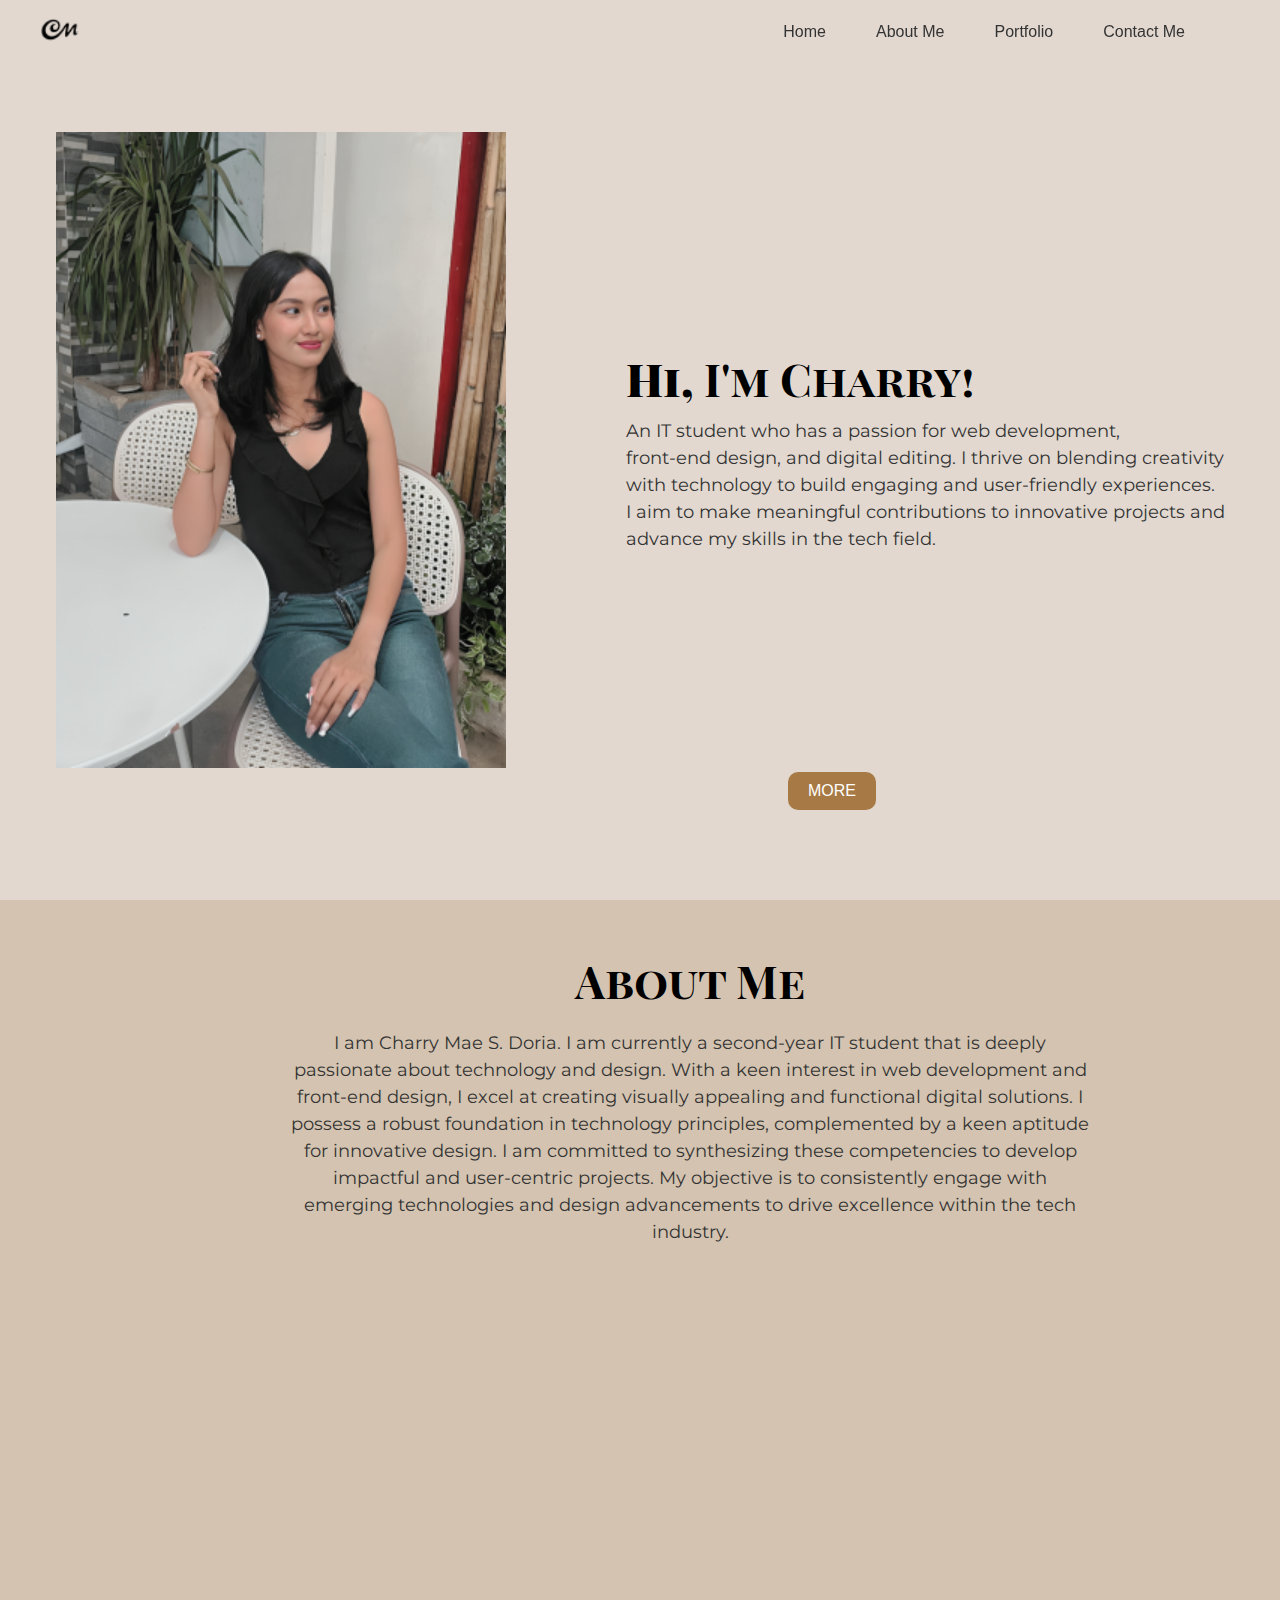
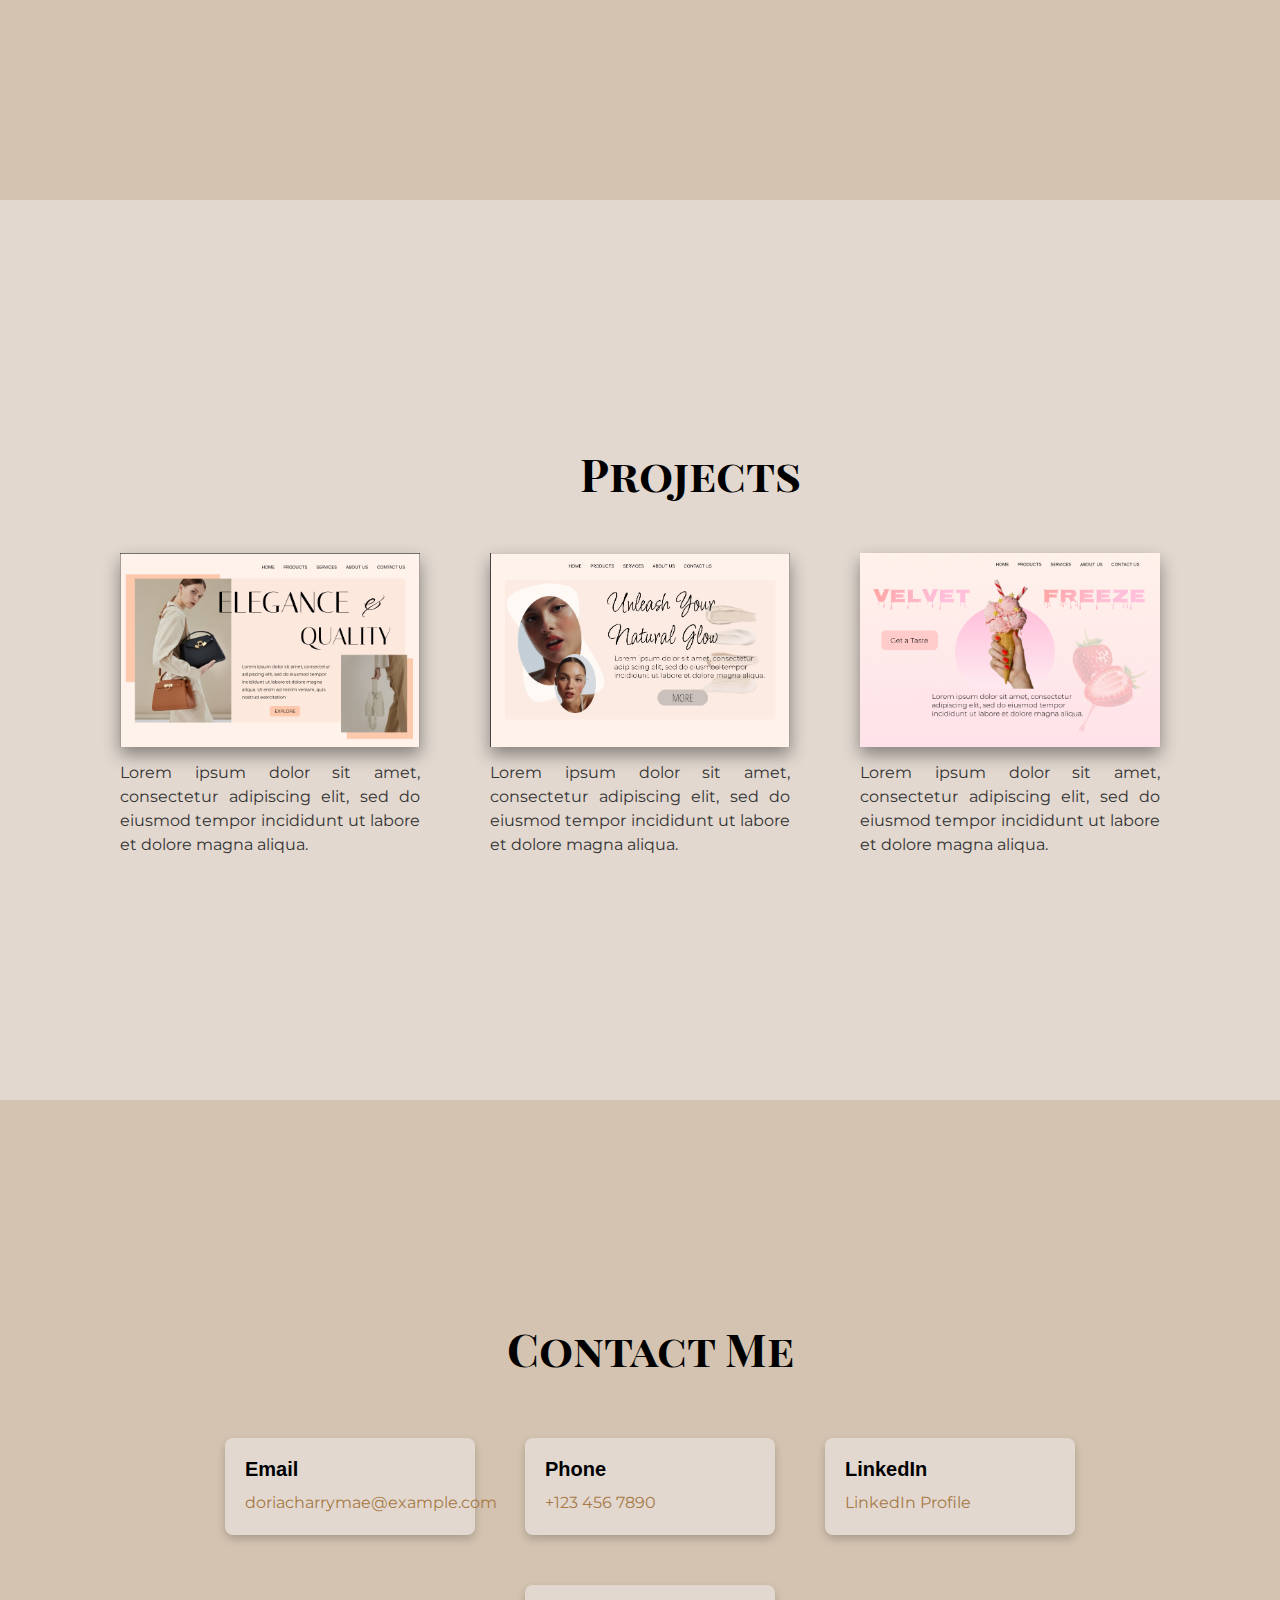
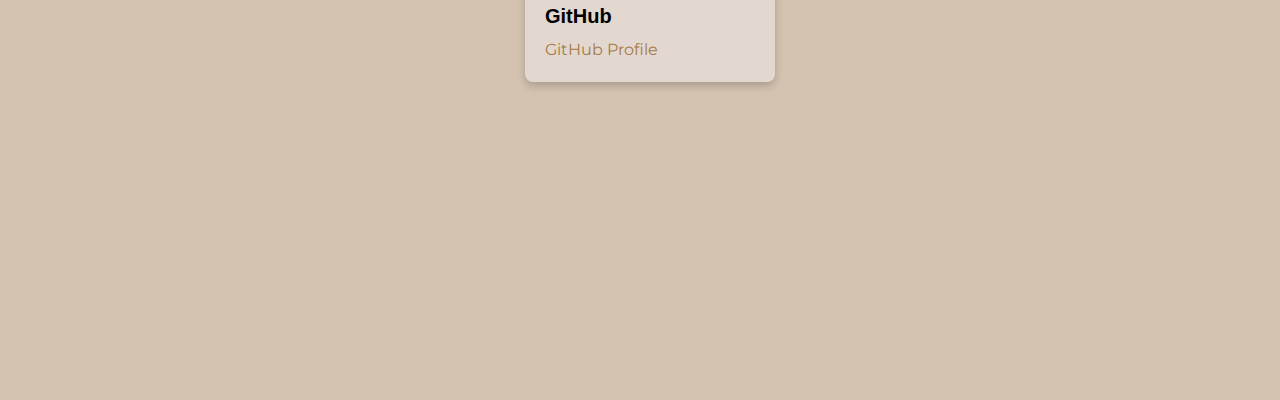
==== index.html @ 427a830b "Portfolio" ====
<!DOCTYPE html>
<html lang="en">
<head>
    <meta charset="UTF-8">
    <meta name="viewport" content="width=device-width, initial-scale=1.0">
    <title>Minimalist Portfolio</title>
    <link href="https://fonts.googleapis.com/css2?family=Playfair+Display+SC:ital,wght@0,400;0,700;0,900;1,400;1,700;1,900&display=swap" rel="stylesheet">
    <link href="https://fonts.googleapis.com/css2?family=Montserrat:ital,wght@0,100..900;1,100..900&family=Playfair+Display+SC:ital,wght@0,400;0,700;0,900;1,400;1,700;1,900&display=swap" rel="stylesheet">
    <link rel="stylesheet" href="style.css">
</head>
<body>

    <!-- Navigation Bar -->
    <nav>
        <div class="cmLogo">
            <img src="cm_logo.png" alt="Logo">
        </div>
        <ul>
            <li><a href="#home">Home</a></li>
            <li><a href="#about">About Me</a></li>
            <li><a href="#portfolio">Portfolio</a></li>
            <li><a href="#contact">Contact Me</a></li>
        </ul>
    </nav>

    <!-- Sections -->
    <section id="home">
        <img src="charry.png" alt="Home Image">
        <div class="text-context">
            <h1><b>Hi,</b> I'm Charry!</h1>
            <p>An IT student who has a passion for web development, <br> front-end design,
                and digital editing. I thrive on blending creativity <br> with technology 
                to build engaging and user-friendly experiences.<br> I aim to make meaningful 
                contributions to innovative projects and <br> advance my skills in the tech field.
            </p>
        </div>
        <button><a href="#about">MORE</a></button>
    </section>
    
    <section id="about">
        <h1>About Me</h1>
        <p>I am Charry Mae S. Doria. I am currently a second-year IT student that is deeply passionate about technology 
            and design. With a keen interest in web development and front-end design, 
            I excel at creating visually appealing and functional digital solutions.
            I possess a robust foundation in technology principles, complemented by a keen aptitude 
            for innovative design. I am committed to synthesizing these competencies to develop impactful 
            and user-centric projects. My objective is to consistently engage with emerging technologies 
            and design advancements     to drive excellence within the tech industry.
        </p>
    </section>

    <section id="portfolio">
        <div class="portfolio-content">
            <h1>Projects</h1>
            <div class="image-container">
                <div class="image-item">
                    <img src="website1.png" alt="Project 1">
                    <p>Lorem ipsum dolor sit amet, 
                        consectetur adipiscing elit, sed do eiusmod tempor 
                        incididunt ut labore et dolore magna aliqua.</p>
                </div>
                <div class="image-item">
                    <img src="website2.png" alt="Project 2">
                    <p>Lorem ipsum dolor sit amet, 
                        consectetur adipiscing elit, sed do eiusmod tempor 
                        incididunt ut labore et dolore magna aliqua.</p>
                </div>
                <div class="image-item">
                    <img src="website3.png" alt="Project 3">
                    <p>Lorem ipsum dolor sit amet, 
                        consectetur adipiscing elit, sed do eiusmod tempor 
                        incididunt ut labore et dolore magna aliqua.</p>
                </div>
            </div>
        </div>
    </section>
    

    <section id="contact">
        <h1>Contact Me</h1>
        <div class="contact-info">
            <div class="contact-item">
                <h2>Email</h2>
                <p><a href="mailto:doriacharrymae@gmail.com">doriacharrymae@example.com</a></p>
            </div>
            <div class="contact-item">
                <h2>Phone</h2>
                <p><a href="tel:+1234567890">+123 456 7890</a></p>
            </div>
            <div class="contact-item">
                <h2>LinkedIn</h2>
                <p><a href="https://www.linkedin.com/in/cmdoria/" target="_blank">LinkedIn Profile</a></p>
            </div>
            <div class="contact-item">
                <h2>GitHub</h2>
                <p><a href="https://github.com/chiyarrih" target="_blank">GitHub Profile</a></p>
            </div>
        </div>
    </section>

</body>
</html>
---- style.css ----
/* General styles */
*{
    margin: 0;
    padding: 0;
    box-sizing: border-box;
}
html {
    scroll-behavior: smooth;
}

body {
    font-family: Arial, sans-serif;
    margin: 0;
    padding: 0;
}

/* Navigation Bar */
nav {
    position: fixed;
    top: 0;
    width: 100%;
    display: flex;
    justify-content: space-between;
    align-items: center;
    padding: 0 20px;
    z-index: 1000;
}

nav .cmLogo img {
    height: 60px;
    margin: 0;
    padding: 0;
}

nav ul {
    list-style: none;
    display: flex;
    flex: 2;
    justify-content: flex-end;
    margin-right: 50px;
    padding: 0;
}

nav ul li {
    margin: 0 15px;
}

nav ul li a {
    text-decoration: none;
    color: #333;
    font-size: 16px;
    padding: 10px;
    position: relative; /* Added for underline positioning */
}

/* Hover and Active Underline Effect */
nav ul li a::after {
    content: '';
    position: absolute;
    width: 0;
    height: 2px;
    background-color: #333; /* Underline color */
    left: 0;
    bottom: 0;
    transition: width 0.3s ease-in-out;
}

nav ul li a:hover::after,
nav ul li a:focus::after {
    width: 100%; /* Full underline on hover or focus */
}

nav ul li a:hover {
    color: #555;
}

/* Sections */
section {
    height: 100vh;
    display: flex;
    justify-content: center;
    align-items: center;
    text-align: center;
    background-color: #e2d8d0;
    padding: 20px;
}

#home {
    background-color: #e2d8d0;
}

#home img {
    width: 50vh;
    
    display: block; /* Ensure it's treated as a block element */
    margin-right: 20px; /* Center horizontally */
}
.text-context h1{
    font-family: "Playfair Display SC", serif;
}
.text-context p{
    font-family: "Montserrat", sans-serif;
}
button {
    background-color: #a77944;
    color: #fff;
    border: none;
    padding: 10px 20px;
    font-size: 16px;
    cursor: pointer;
    position: absolute;
    border-radius: 10px;
    bottom: 90px; /* Position the button at the bottom of its container */
    left: 65%; /* Center horizontally */
    transform: translateX(-50%); /* Adjust horizontal position to center */
}

button a {
    text-decoration: none;
    color: #fff;
}

button:hover {
    background-color: #555;
}

/* About Section */
#about {
    background-color: #d4c3b0;
    display: flex;
    flex-direction: column;
    align-items: center;
    justify-content: flex-start; /* Align items to the top */
    height: 100vh; /* Full viewport height */
    padding-top: 50px; /* Space at the top */
}

#about h1 {
    text-align: center;
    font-size: 45px;
    font-family: "Playfair Display SC", serif;
    margin-bottom: 20px; /* Space between heading and paragraph */
}

#about p {
    text-align: center;
    font-size: 18px;
    font-family: "Montserrat", sans-serif;
    color: #333;
    max-width: 800px; /* Optional: limit width for better readability */
}

/* Portfolio Section */
#portfolio {
    background-color: #e2d8d0;
    padding: 20px 20px; /* Further reduced padding to move content up */
    text-align: center; /* Center align text and other content */
}

#portfolio .portfolio-content {
    display: flex;
    flex-direction: column;
    align-items: center; /* Center title horizontally */
}

#portfolio h1 {
    font-size: 45px;
    font-family: "Playfair Display SC", serif;
    margin-top: 0; /* No top margin */
    margin-bottom: 50px; /* Further reduced space between heading and images */
}

.image-container {
    display: flex;
    justify-content: center; /* Center images horizontally */
    gap: 70px; /* Reduced space between images */
    flex-wrap: wrap; /* Ensure images wrap on smaller screens */
}

.image-item {
    text-align: center; /* Center text below each image */
    max-width: 300px; /* Optional: Limit width of image item */
}

.image-item img {
    box-shadow: 0 8px 16px rgba(0, 0, 0, 0.4); /* Enhanced shadow with increased spread */
    width: 100%; /* Full width of the container */
    
}
.image-item p {
    margin-left: 0; /* No left margin */
    font-size: 16px;
    font-family: "Montserrat", sans-serif;
    color: #333;
    margin-top: 10px; /* Space between image and description */
}




/* Contact Section */
#contact {
    background-color: #d4c3b0;
    display: flex;
    flex-direction: column;
    align-items: center;
    justify-content: center; /* Center content vertically */
    padding: 0 20px 100px 40px; /* Further reduced padding to move content up */
    text-align: center;
}

#contact h1 {
    font-size: 45px;
    font-family: "Playfair Display SC", serif;
    margin-left: 0px;
    margin-bottom: 50px; /* Space between heading and contact info */
}

.contact-info {
    display: flex;
    justify-content: center; /* Center items horizontally */
    flex-wrap: wrap; /* Wrap items on smaller screens */
    gap: 50px; /* Space between contact items */
    margin-top: 10px; /* Adjust margin as needed */
}

.contact-item {
    background-color: #e2d8d0;
    border-radius: 8px;
    padding: 20px;
    width: 100%;
    max-width: 250px; /* Adjust width to fit items in a row */
    box-shadow: 0 4px 8px rgba(0, 0, 0, 0.2); /* Light shadow for better visibility */
    text-align: left; /* Align text to the left inside each item */
}

.contact-item h2 {
    font-size: 20px;
    margin-bottom: 10px; /* Space between heading and content */
}

.contact-item p {
    font-size: 16px;
    margin: 0;
    font-family: "Montserrat", sans-serif;
}

.contact-item a {
    text-decoration: none;
    color: #a77944;
}


/* Section headings */
h1 {
    font-size: 45px;
    font-family: 'Playfair Display SC', 'Gill Sans MT', Calibri, 'Trebuchet MS', sans-serif;
    margin-left: 100px;
    margin-bottom: 10px;
    text-align: left;
}

p {
    font-family: "Montserrat", sans-serif;
    margin-left: 100px;
    line-height: 1.5;
    text-align: justify;
    font-size: 18px;
    color: #333;
}

@media (max-width: 768px) {
    #home {
        flex-direction: column;
        padding: 20px;
    }
    
    .text-context h1 {
        font-size: 28px; /* Reduce heading size */
    }

    .text-context p {
        font-size: 16px; /* Reduce paragraph text size */
    }

    button {
        padding: 10px 15px;
        font-size: 14px; /* Smaller button size */
    }
}

@media (max-width: 480px) {
    .text-context h1 {
        font-size: 24px; /* Further reduce heading size */
    }

    .text-context p {
        font-size: 14px; /* Further reduce paragraph size */
        line-height: 1.4; /* Adjust line height for readability */
    }

    button {
        padding: 8px 12px;
        font-size: 12px; /* Smaller button size for mobile */
    }
}
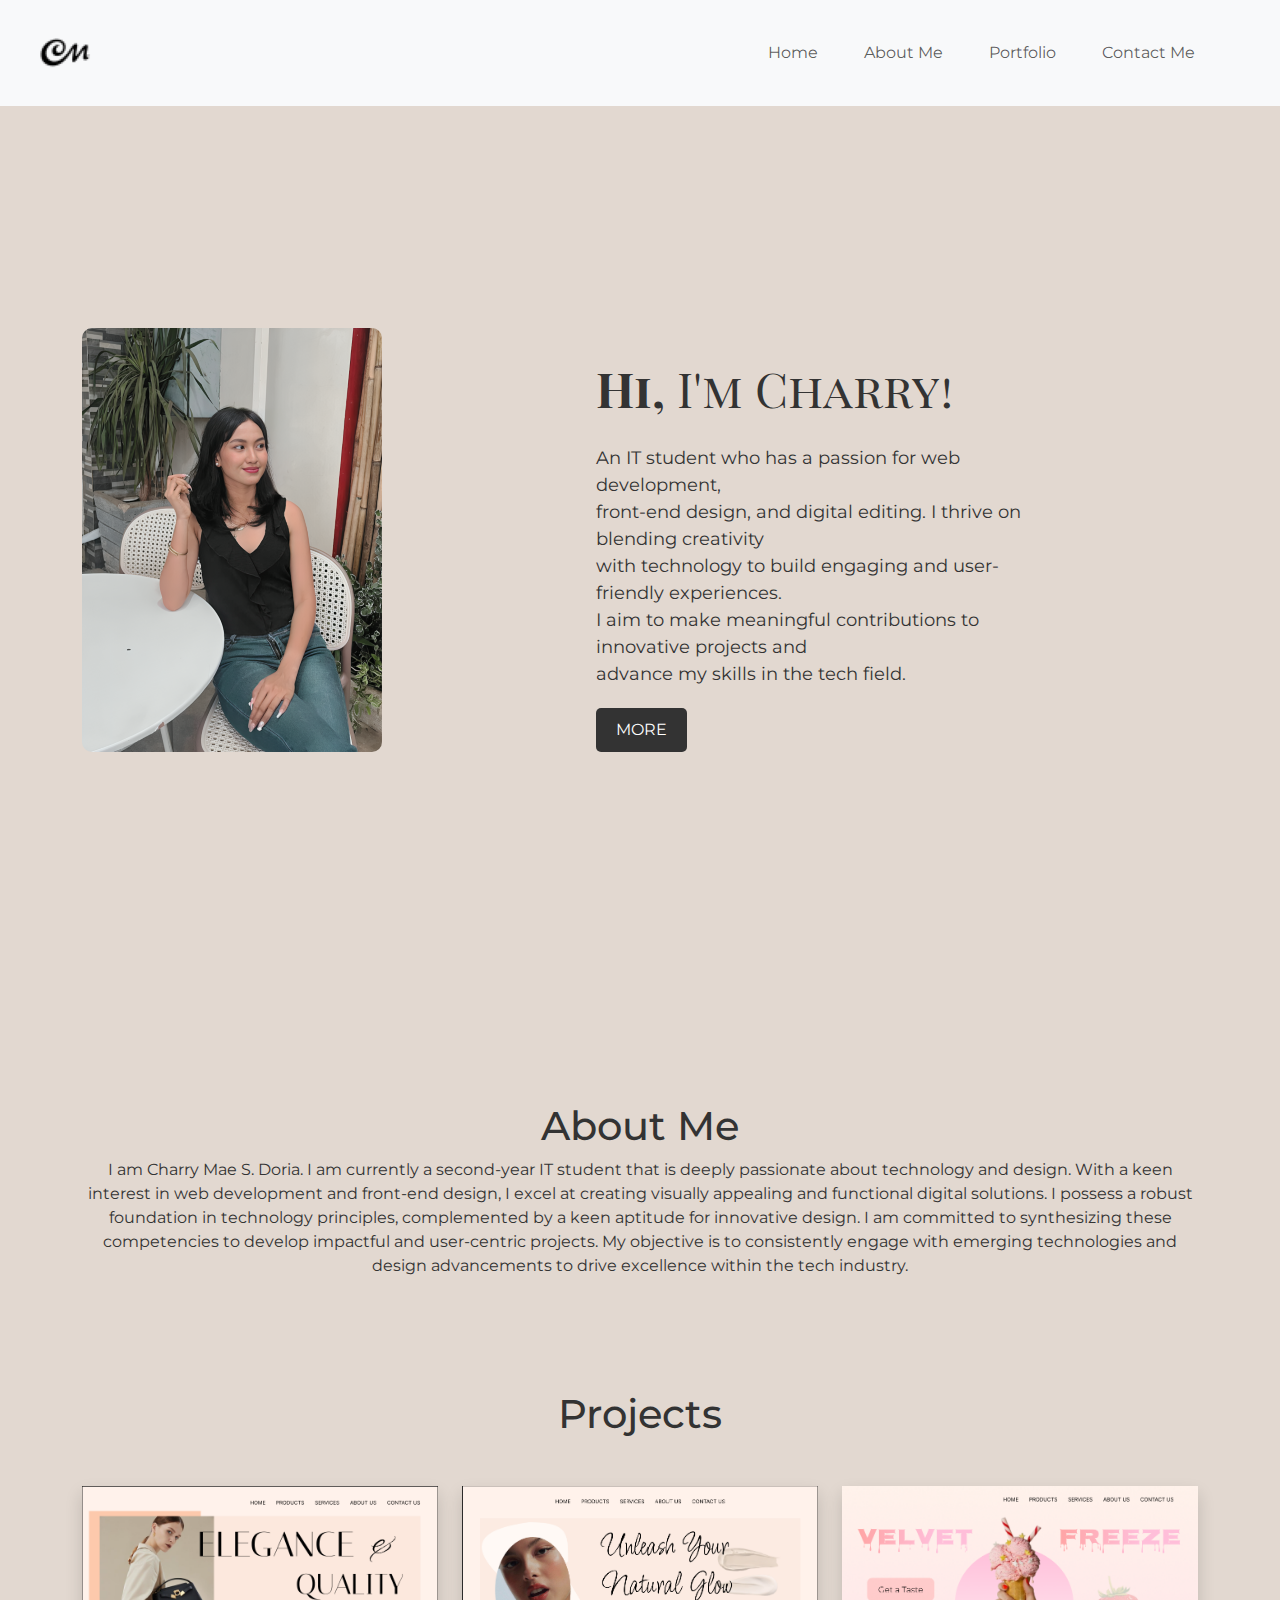
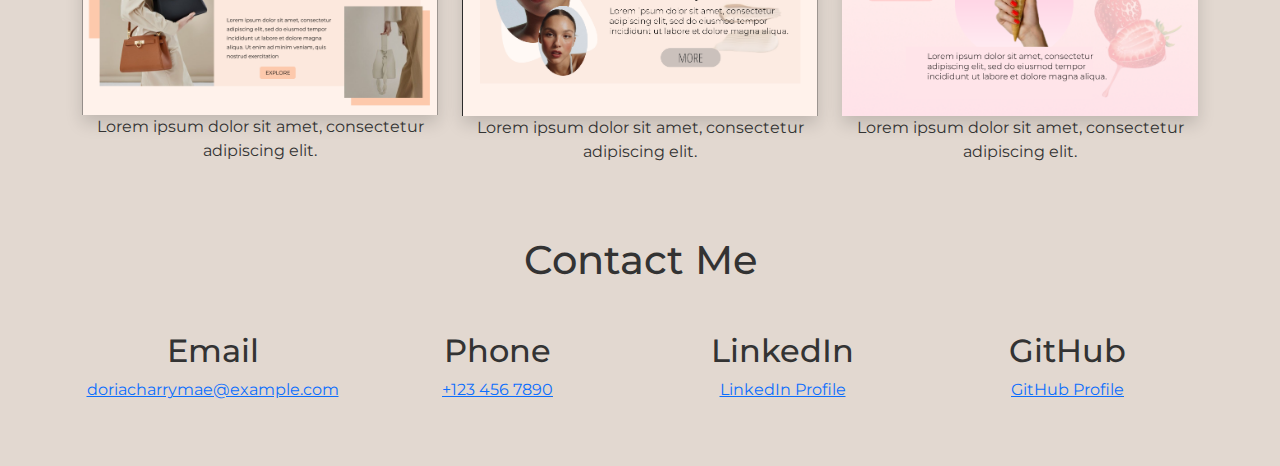
==== commit 736e52ea: "Portfolio" ====
--- a/index.html
+++ b/index.html
@@ -3,41 +3,53 @@
 <head>
     <meta charset="UTF-8">
     <meta name="viewport" content="width=device-width, initial-scale=1.0">
-    <title>Minimalist Portfolio</title>
+    <title> Portfolio</title>
     <link href="https://fonts.googleapis.com/css2?family=Playfair+Display+SC:ital,wght@0,400;0,700;0,900;1,400;1,700;1,900&display=swap" rel="stylesheet">
     <link href="https://fonts.googleapis.com/css2?family=Montserrat:ital,wght@0,100..900;1,100..900&family=Playfair+Display+SC:ital,wght@0,400;0,700;0,900;1,400;1,700;1,900&display=swap" rel="stylesheet">
+    <link href="https://cdn.jsdelivr.net/npm/bootstrap@5.3.0-alpha3/dist/css/bootstrap.min.css" rel="stylesheet">
     <link rel="stylesheet" href="style.css">
 </head>
 <body>
 
-    <!-- Navigation Bar -->
-    <nav>
-        <div class="cmLogo">
-            <img src="cm_logo.png" alt="Logo">
+    <nav class="navbar navbar-expand-lg navbar-light bg-light">
+        <div class="container-fluid">
+            <a class="navbar-brand" href="#">
+                <img src="cm_logo.png" alt="Logo" class="img-fluid">
+            </a>
+            <button class="navbar-toggler" type="button" data-bs-toggle="collapse" data-bs-target="#navbarNav" aria-controls="navbarNav" aria-expanded="false" aria-label="Toggle navigation">
+                <span class="navbar-toggler-icon"></span>
+            </button>
+            <div class="collapse navbar-collapse" id="navbarNav">
+                <ul class="navbar-nav ms-auto">
+                    <li class="nav-item"><a class="nav-link" href="#home">Home</a></li>
+                    <li class="nav-item"><a class="nav-link" href="#about">About Me</a></li>
+                    <li class="nav-item"><a class="nav-link" href="#portfolio">Portfolio</a></li>
+                    <li class="nav-item"><a class="nav-link" href="#contact">Contact Me</a></li>
+                </ul>
+            </div>
         </div>
-        <ul>
-            <li><a href="#home">Home</a></li>
-            <li><a href="#about">About Me</a></li>
-            <li><a href="#portfolio">Portfolio</a></li>
-            <li><a href="#contact">Contact Me</a></li>
-        </ul>
     </nav>
 
-    <!-- Sections -->
-    <section id="home">
-        <img src="charry.png" alt="Home Image">
-        <div class="text-context">
-            <h1><b>Hi,</b> I'm Charry!</h1>
-            <p>An IT student who has a passion for web development, <br> front-end design,
-                and digital editing. I thrive on blending creativity <br> with technology 
-                to build engaging and user-friendly experiences.<br> I aim to make meaningful 
-                contributions to innovative projects and <br> advance my skills in the tech field.
-            </p>
+    <section id="home" class="d-flex align-items-center">
+        <div class="container">
+            <div class="row">
+                <div class="col-md-6">
+                    <img src="charry.png" alt="Home Image" class="img-fluid">
+                </div>
+                <div class="col-md-6 text-context">
+                    <h1><b>Hi,</b> I'm Charry!</h1>
+                    <p>An IT student who has a passion for web development, <br> front-end design,
+                        and digital editing. I thrive on blending creativity <br> with technology 
+                        to build engaging and user-friendly experiences.<br> I aim to make meaningful 
+                        contributions to innovative projects and <br> advance my skills in the tech field.</p>
+                    <button class="btn btn-primary"><a href="#about" class="text-white">MORE</a></button>
+                </div>
+            </div>
         </div>
-        <button><a href="#about">MORE</a></button>
     </section>
+
     
-    <section id="about">
+    <section id="about" class="container my-5 py-5 text-center">
         <h1>About Me</h1>
         <p>I am Charry Mae S. Doria. I am currently a second-year IT student that is deeply passionate about technology 
             and design. With a keen interest in web development and front-end design, 
@@ -45,58 +57,55 @@
             I possess a robust foundation in technology principles, complemented by a keen aptitude 
             for innovative design. I am committed to synthesizing these competencies to develop impactful 
             and user-centric projects. My objective is to consistently engage with emerging technologies 
-            and design advancements     to drive excellence within the tech industry.
-        </p>
+            and design advancements     to drive excellence within the tech industry.</p>
     </section>
 
-    <section id="portfolio">
-        <div class="portfolio-content">
-            <h1>Projects</h1>
-            <div class="image-container">
-                <div class="image-item">
-                    <img src="website1.png" alt="Project 1">
-                    <p>Lorem ipsum dolor sit amet, 
-                        consectetur adipiscing elit, sed do eiusmod tempor 
-                        incididunt ut labore et dolore magna aliqua.</p>
+    <section id="portfolio" class="container my-5">
+        <h1 class="text-center mb-5">Projects</h1>
+        <div class="row">
+            <div class="col-md-4 text-center">
+                <div class="image-item mb-4">
+                    <img src="website1.png" alt="Project 1" class="img-fluid shadow">
+                    <p>Lorem ipsum dolor sit amet, consectetur adipiscing elit.</p>
                 </div>
-                <div class="image-item">
-                    <img src="website2.png" alt="Project 2">
-                    <p>Lorem ipsum dolor sit amet, 
-                        consectetur adipiscing elit, sed do eiusmod tempor 
-                        incididunt ut labore et dolore magna aliqua.</p>
+            </div>
+            <div class="col-md-4 text-center">
+                <div class="image-item mb-4">
+                    <img src="website2.png" alt="Project 2" class="img-fluid shadow">
+                    <p>Lorem ipsum dolor sit amet, consectetur adipiscing elit.</p>
                 </div>
-                <div class="image-item">
-                    <img src="website3.png" alt="Project 3">
-                    <p>Lorem ipsum dolor sit amet, 
-                        consectetur adipiscing elit, sed do eiusmod tempor 
-                        incididunt ut labore et dolore magna aliqua.</p>
+            </div>
+            <div class="col-md-4 text-center">
+                <div class="image-item mb-4">
+                    <img src="website3.png" alt="Project 3" class="img-fluid shadow">
+                    <p>Lorem ipsum dolor sit amet, consectetur adipiscing elit.</p>
                 </div>
             </div>
         </div>
     </section>
-    
 
-    <section id="contact">
-        <h1>Contact Me</h1>
-        <div class="contact-info">
-            <div class="contact-item">
+    <section id="contact" class="container my-5">
+        <h1 class="text-center mb-5">Contact Me</h1>
+        <div class="row text-center">
+            <div class="col-md-3 contact-item">
                 <h2>Email</h2>
-                <p><a href="mailto:doriacharrymae@gmail.com">doriacharrymae@example.com</a></p>
+                <p><a href="mailto:doriacharrymae@example.com">doriacharrymae@example.com</a></p>
             </div>
-            <div class="contact-item">
+            <div class="col-md-3 contact-item">
                 <h2>Phone</h2>
                 <p><a href="tel:+1234567890">+123 456 7890</a></p>
             </div>
-            <div class="contact-item">
+            <div class="col-md-3 contact-item">
                 <h2>LinkedIn</h2>
                 <p><a href="https://www.linkedin.com/in/cmdoria/" target="_blank">LinkedIn Profile</a></p>
             </div>
-            <div class="contact-item">
+            <div class="col-md-3 contact-item">
                 <h2>GitHub</h2>
                 <p><a href="https://github.com/chiyarrih" target="_blank">GitHub Profile</a></p>
             </div>
         </div>
     </section>
 
+    <script src="https://cdn.jsdelivr.net/npm/bootstrap@5.3.0-alpha3/dist/js/bootstrap.bundle.min.js"></script>
 </body>
 </html>
--- a/style.css
+++ b/style.css
@@ -1,20 +1,10 @@
-/* General styles */
-*{
-    margin: 0;
-    padding: 0;
-    box-sizing: border-box;
-}
-html {
-    scroll-behavior: smooth;
+body {
+    font-family: 'Montserrat', sans-serif;
+    color: #333;
+    background-color: #e2d8d0;
 }
 
-body {
-    font-family: Arial, sans-serif;
-    margin: 0;
-    padding: 0;
-}
 
-/* Navigation Bar */
 nav {
     position: fixed;
     top: 0;
@@ -50,7 +40,7 @@
     color: #333;
     font-size: 16px;
     padding: 10px;
-    position: relative; /* Added for underline positioning */
+    position: relative; 
 }
 
 /* Hover and Active Underline Effect */
@@ -59,7 +49,7 @@
     position: absolute;
     width: 0;
     height: 2px;
-    background-color: #333; /* Underline color */
+    background-color: #333;
     left: 0;
     bottom: 0;
     transition: width 0.3s ease-in-out;
@@ -67,240 +57,82 @@
 
 nav ul li a:hover::after,
 nav ul li a:focus::after {
-    width: 100%; /* Full underline on hover or focus */
+    width: 100%; 
 }
 
 nav ul li a:hover {
     color: #555;
 }
-
-/* Sections */
-section {
-    height: 100vh;
+#home {
+    min-height: 100vh;
     display: flex;
-    justify-content: center;
     align-items: center;
-    text-align: center;
-    background-color: #e2d8d0;
-    padding: 20px;
 }
 
-#home {
-    background-color: #e2d8d0;
+#home .container {
+    display: flex;
+    align-items: center;
 }
 
-#home img {
-    width: 50vh;
-    
-    display: block; /* Ensure it's treated as a block element */
-    margin-right: 20px; /* Center horizontally */
-}
-.text-context h1{
-    font-family: "Playfair Display SC", serif;
-}
-.text-context p{
-    font-family: "Montserrat", sans-serif;
-}
-button {
-    background-color: #a77944;
-    color: #fff;
-    border: none;
-    padding: 10px 20px;
-    font-size: 16px;
-    cursor: pointer;
-    position: absolute;
+#home .col-md-6 img {
+    max-width: 100%;
+    height: auto;
     border-radius: 10px;
-    bottom: 90px; /* Position the button at the bottom of its container */
-    left: 65%; /* Center horizontally */
-    transform: translateX(-50%); /* Adjust horizontal position to center */
 }
 
-button a {
-    text-decoration: none;
-    color: #fff;
+.text-context {
+    display: flex;
+    flex-direction: column;
+    justify-content: center;
+    align-items: flex-start;
+    padding: 2rem;
 }
 
-button:hover {
-    background-color: #555;
+.text-context h1 {
+    font-family: "Playfair Display SC", serif;
+        font-size: 48px;
 }
 
-/* About Section */
-#about {
-    background-color: #d4c3b0;
-    display: flex;
-    flex-direction: column;
-    align-items: center;
-    justify-content: flex-start; /* Align items to the top */
-    height: 100vh; /* Full viewport height */
-    padding-top: 50px; /* Space at the top */
+.text-context p {
+    margin: 20px 0;
+    font-size: 18px;
+    font-family: "Montserrat", sans-serif;
+
 }
 
-#about h1 {
-    text-align: center;
-    font-size: 45px;
-    font-family: "Playfair Display SC", serif;
-    margin-bottom: 20px; /* Space between heading and paragraph */
+.text-context button {
+    background-color: #333;
+    padding: 10px 20px;
+    border: none;
+    border-radius: 5px;
 }
 
-#about p {
-    text-align: center;
-    font-size: 18px;
-    font-family: "Montserrat", sans-serif;
-    color: #333;
-    max-width: 800px; /* Optional: limit width for better readability */
+.text-context button a {
+    color: #fff;
+    text-decoration: none;
 }
 
-/* Portfolio Section */
-#portfolio {
-    background-color: #e2d8d0;
-    padding: 20px 20px; /* Further reduced padding to move content up */
-    text-align: center; /* Center align text and other content */
+.text-context button a:hover {
+    color: #d4c3b0;
 }
 
-#portfolio .portfolio-content {
-    display: flex;
-    flex-direction: column;
-    align-items: center; /* Center title horizontally */
-}
-
-#portfolio h1 {
-    font-size: 45px;
-    font-family: "Playfair Display SC", serif;
-    margin-top: 0; /* No top margin */
-    margin-bottom: 50px; /* Further reduced space between heading and images */
-}
-
-.image-container {
-    display: flex;
-    justify-content: center; /* Center images horizontally */
-    gap: 70px; /* Reduced space between images */
-    flex-wrap: wrap; /* Ensure images wrap on smaller screens */
-}
-
-.image-item {
-    text-align: center; /* Center text below each image */
-    max-width: 300px; /* Optional: Limit width of image item */
-}
-
-.image-item img {
-    box-shadow: 0 8px 16px rgba(0, 0, 0, 0.4); /* Enhanced shadow with increased spread */
-    width: 100%; /* Full width of the container */
-    
-}
-.image-item p {
-    margin-left: 0; /* No left margin */
-    font-size: 16px;
-    font-family: "Montserrat", sans-serif;
-    color: #333;
-    margin-top: 10px; /* Space between image and description */
-}
-
-
-
-
-/* Contact Section */
-#contact {
-    background-color: #d4c3b0;
-    display: flex;
-    flex-direction: column;
-    align-items: center;
-    justify-content: center; /* Center content vertically */
-    padding: 0 20px 100px 40px; /* Further reduced padding to move content up */
-    text-align: center;
-}
-
-#contact h1 {
-    font-size: 45px;
-    font-family: "Playfair Display SC", serif;
-    margin-left: 0px;
-    margin-bottom: 50px; /* Space between heading and contact info */
-}
-
-.contact-info {
-    display: flex;
-    justify-content: center; /* Center items horizontally */
-    flex-wrap: wrap; /* Wrap items on smaller screens */
-    gap: 50px; /* Space between contact items */
-    margin-top: 10px; /* Adjust margin as needed */
-}
-
-.contact-item {
-    background-color: #e2d8d0;
-    border-radius: 8px;
-    padding: 20px;
-    width: 100%;
-    max-width: 250px; /* Adjust width to fit items in a row */
-    box-shadow: 0 4px 8px rgba(0, 0, 0, 0.2); /* Light shadow for better visibility */
-    text-align: left; /* Align text to the left inside each item */
-}
-
-.contact-item h2 {
-    font-size: 20px;
-    margin-bottom: 10px; /* Space between heading and content */
-}
-
-.contact-item p {
-    font-size: 16px;
-    margin: 0;
-    font-family: "Montserrat", sans-serif;
-}
-
-.contact-item a {
-    text-decoration: none;
-    color: #a77944;
-}
-
-
-/* Section headings */
-h1 {
-    font-size: 45px;
-    font-family: 'Playfair Display SC', 'Gill Sans MT', Calibri, 'Trebuchet MS', sans-serif;
-    margin-left: 100px;
-    margin-bottom: 10px;
-    text-align: left;
-}
-
-p {
-    font-family: "Montserrat", sans-serif;
-    margin-left: 100px;
-    line-height: 1.5;
-    text-align: justify;
-    font-size: 18px;
-    color: #333;
-}
-
+/* Responsive Design */
 @media (max-width: 768px) {
     #home {
         flex-direction: column;
-        padding: 20px;
-    }
-    
-    .text-context h1 {
-        font-size: 28px; /* Reduce heading size */
+        text-align: center;
     }
 
-    .text-context p {
-        font-size: 16px; /* Reduce paragraph text size */
+    #home .col-md-6 {
+        margin-bottom: 30px;
     }
 
-    button {
-        padding: 10px 15px;
-        font-size: 14px; /* Smaller button size */
+    #home .text-context {
+        align-items: center;
+        padding: 1rem;
+    }
+
+    #home .text-context h1 {
+        font-size: 36px;
     }
 }
-
-@media (max-width: 480px) {
-    .text-context h1 {
-        font-size: 24px; /* Further reduce heading size */
-    }
-
-    .text-context p {
-        font-size: 14px; /* Further reduce paragraph size */
-        line-height: 1.4; /* Adjust line height for readability */
-    }
-
-    button {
-        padding: 8px 12px;
-        font-size: 12px; /* Smaller button size for mobile */
-    }
-}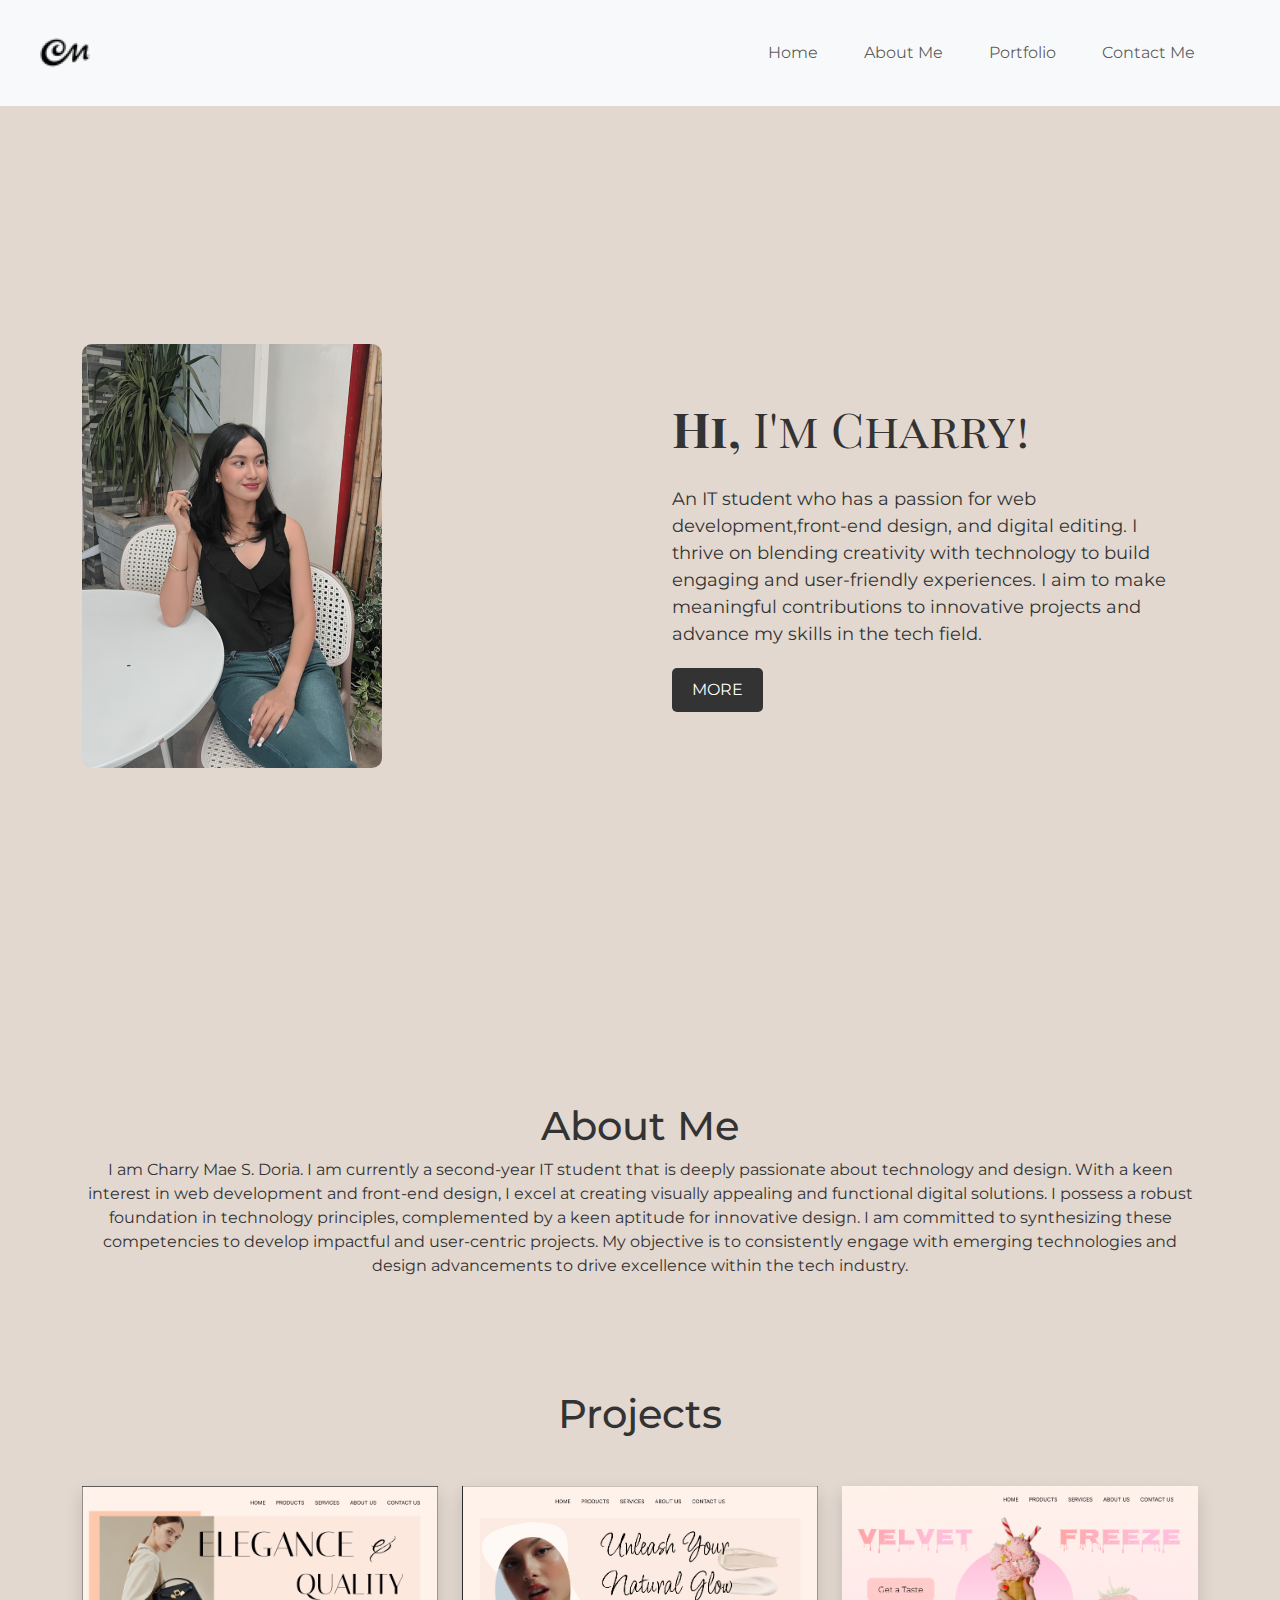
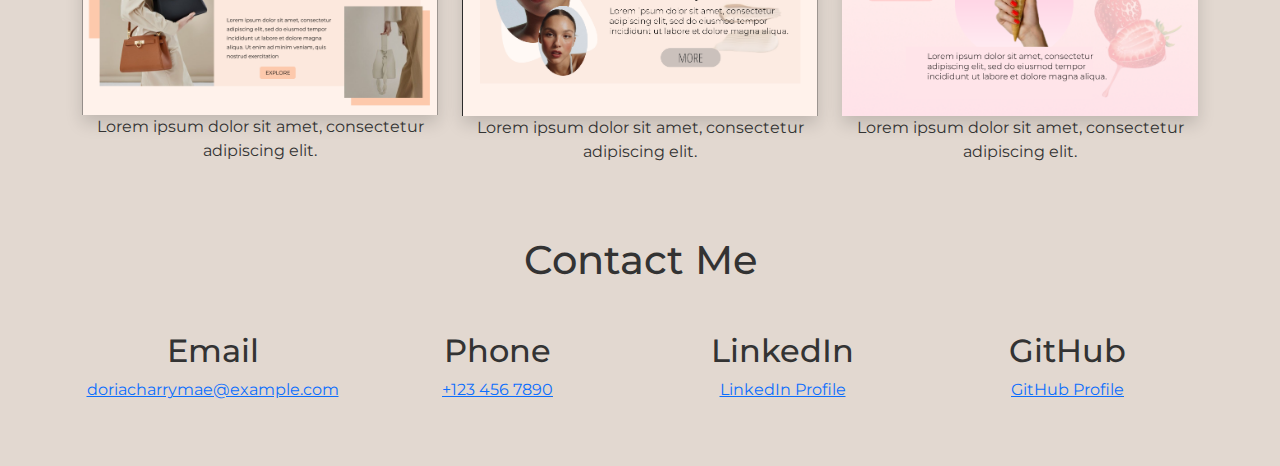
==== commit 280e05bb: "Portfolio" ====
--- a/index.html
+++ b/index.html
@@ -26,7 +26,7 @@
                     <li class="nav-item"><a class="nav-link" href="#portfolio">Portfolio</a></li>
                     <li class="nav-item"><a class="nav-link" href="#contact">Contact Me</a></li>
                 </ul>
-            </div>
+            </div> 
         </div>
     </nav>
 
@@ -38,10 +38,10 @@
                 </div>
                 <div class="col-md-6 text-context">
                     <h1><b>Hi,</b> I'm Charry!</h1>
-                    <p>An IT student who has a passion for web development, <br> front-end design,
-                        and digital editing. I thrive on blending creativity <br> with technology 
-                        to build engaging and user-friendly experiences.<br> I aim to make meaningful 
-                        contributions to innovative projects and <br> advance my skills in the tech field.</p>
+                    <p>An IT student who has a passion for web development,front-end design,
+                        and digital editing. I thrive on blending creativity  with technology 
+                        to build engaging and user-friendly experiences. I aim to make meaningful 
+                        contributions to innovative projects and advance my skills in the tech field.</p>
                     <button class="btn btn-primary"><a href="#about" class="text-white">MORE</a></button>
                 </div>
             </div>
